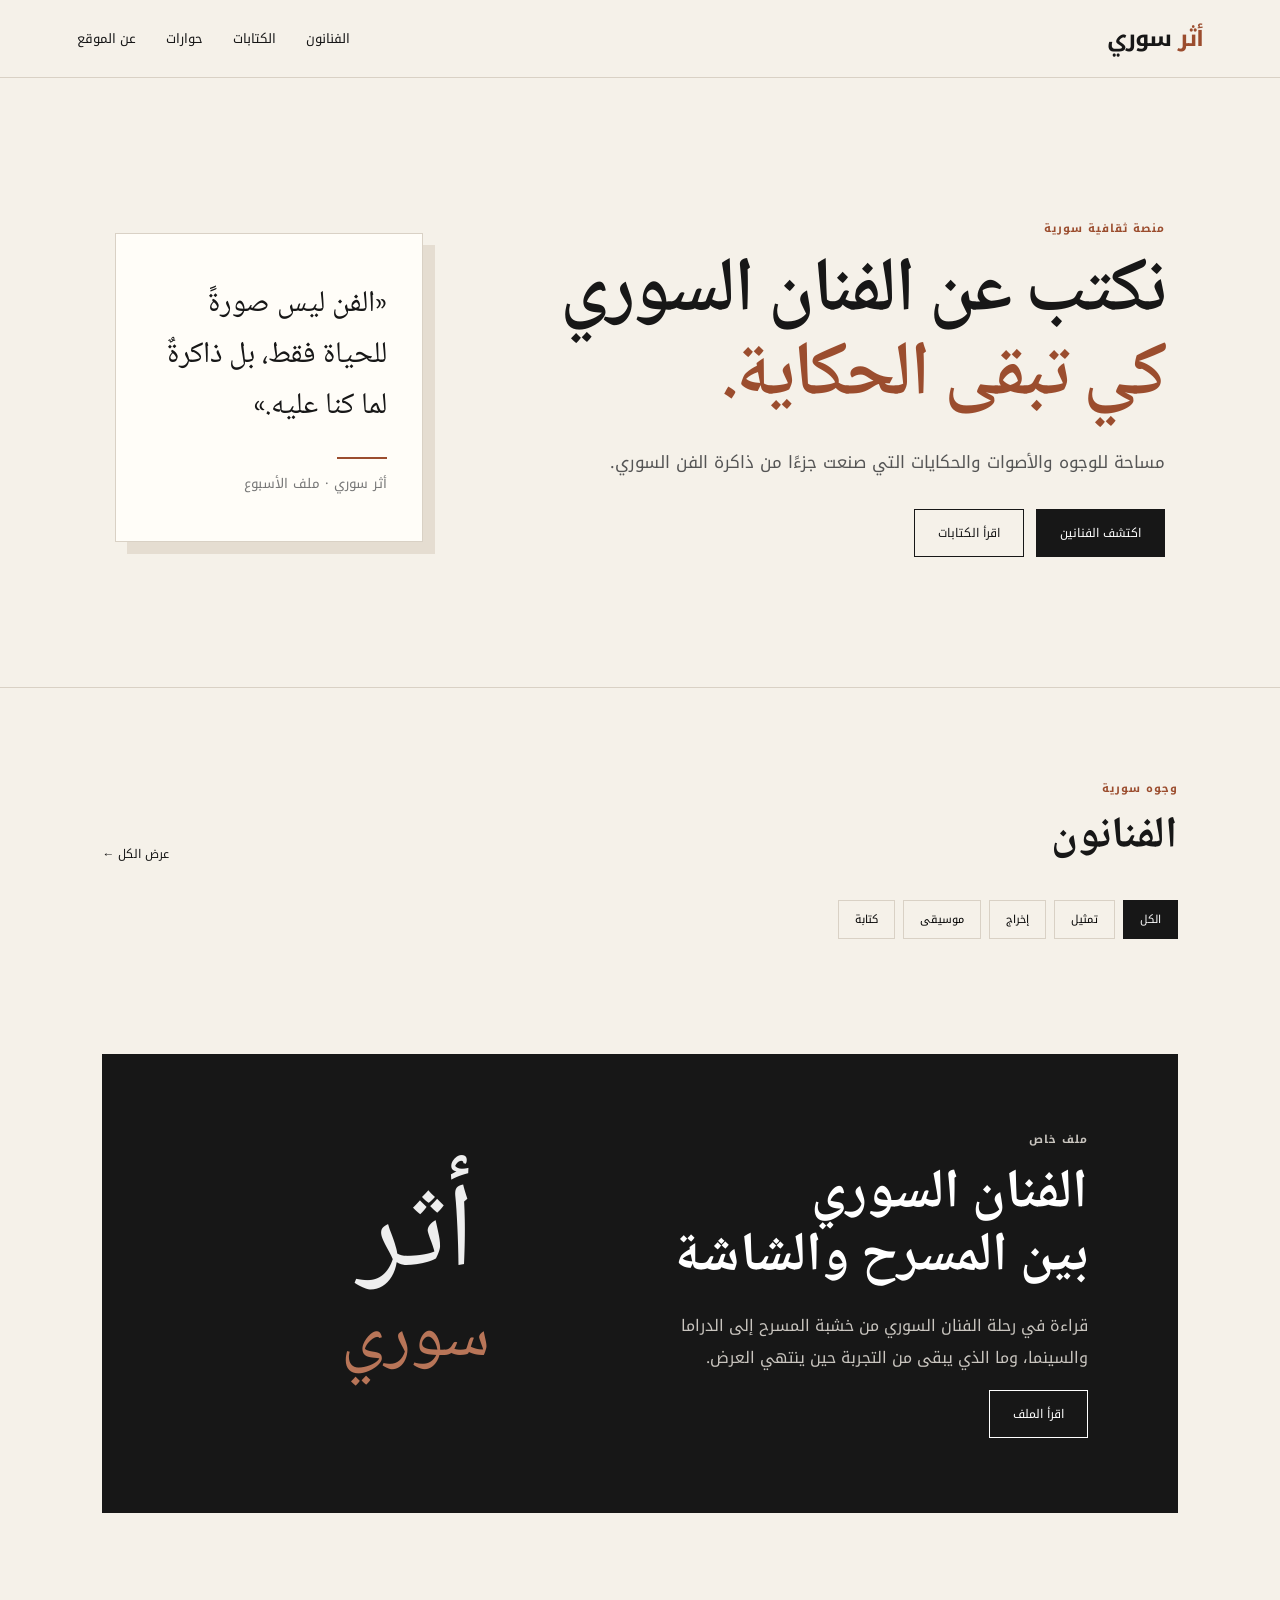
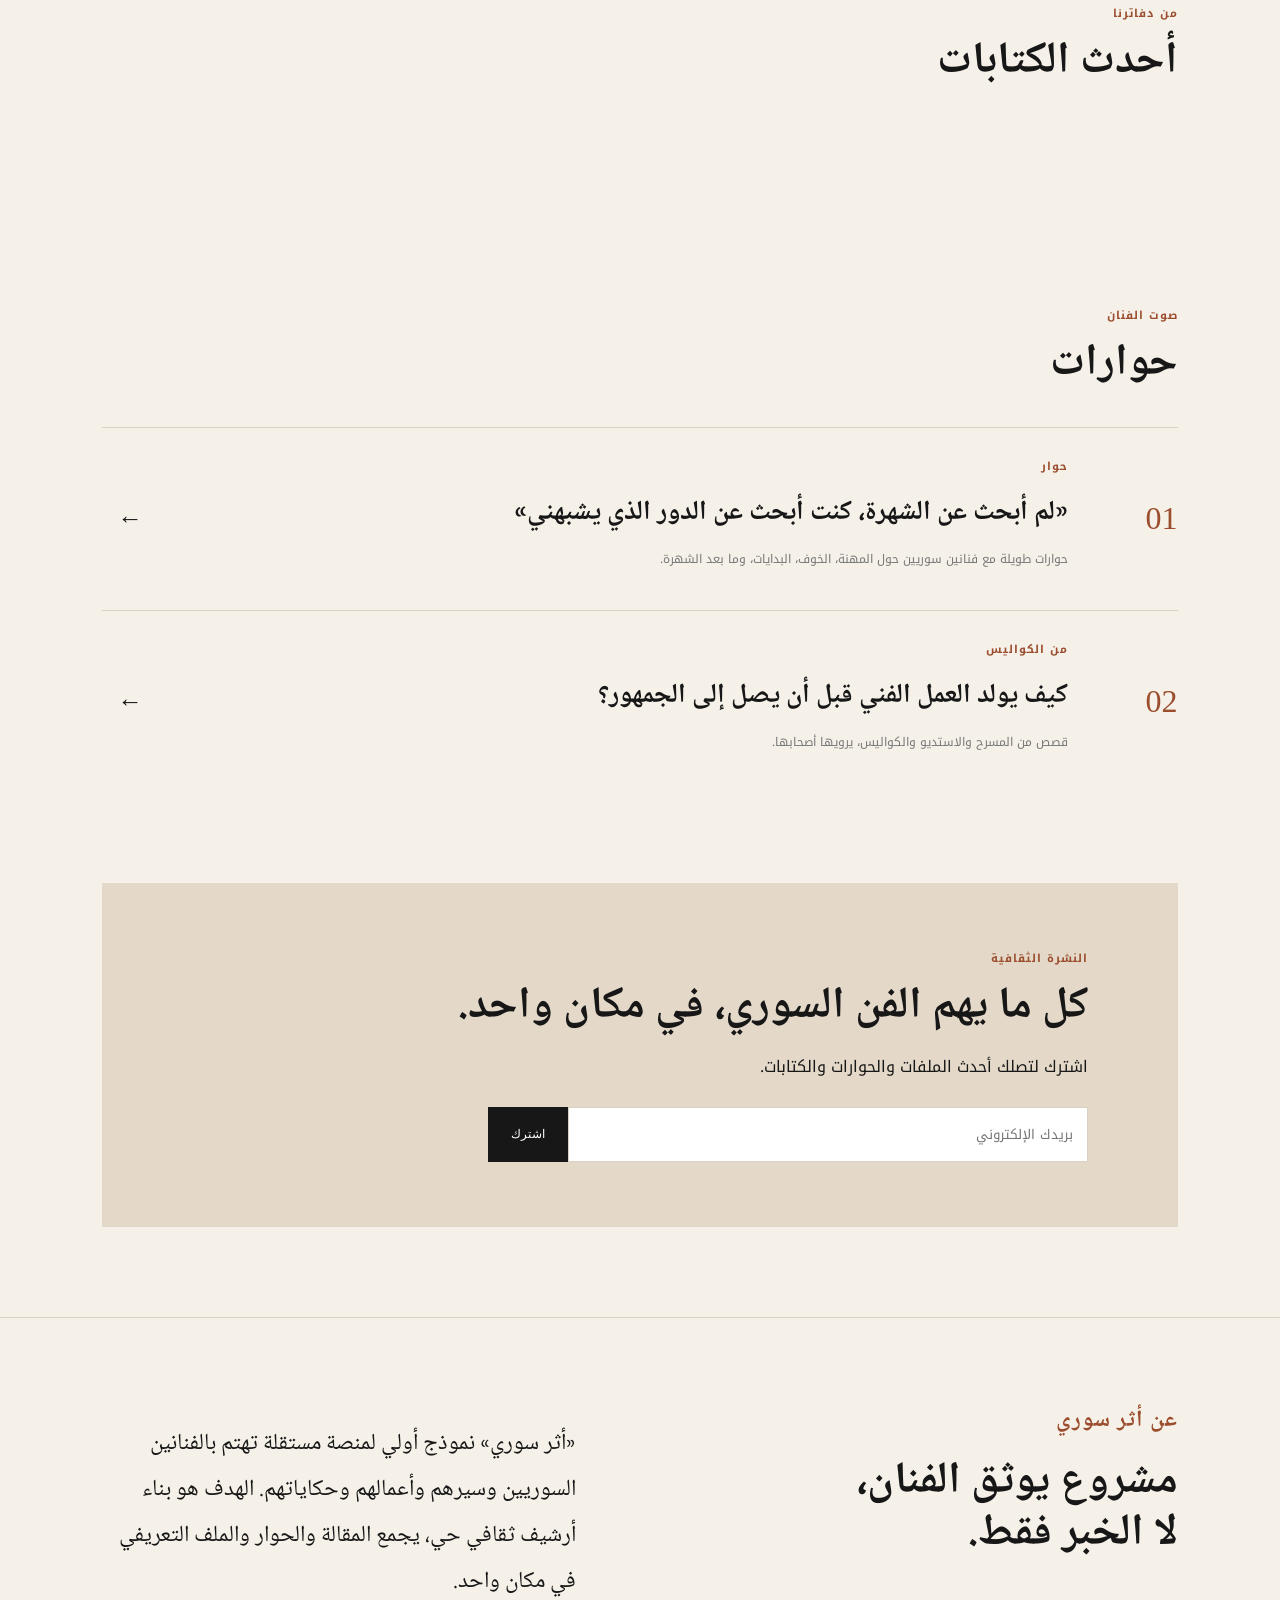
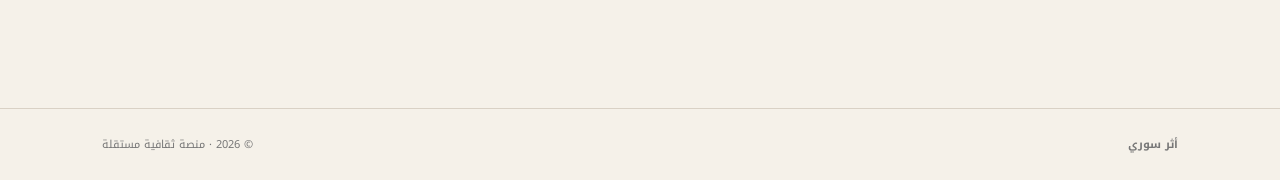
==== index.html @ 1ae9ec96 "Add files via upload" ====
<!doctype html>
<html lang="ar" dir="rtl">
<head>
<meta charset="utf-8">
<meta name="viewport" content="width=device-width,initial-scale=1">
<title>أثر سوري — ذاكرة الفن السوري</title>
<meta name="description" content="منصة ثقافية توثق الفنانين السوريين وأعمالهم وحواراتهم وقصصهم.">
<link rel="stylesheet" href="style.css">
</head>
<body>
<header class="topbar">
  <a class="brand" href="#"><span>أثر</span> سوري</a>
  <button class="menu" aria-label="القائمة">☰</button>
  <nav>
    <a href="#artists">الفنانون</a>
    <a href="#articles">الكتابات</a>
    <a href="#interviews">حوارات</a>
    <a href="#about">عن الموقع</a>
  </nav>
</header>

<main>
<section class="hero">
  <div class="hero-copy">
    <p class="eyebrow">منصة ثقافية سورية</p>
    <h1>نكتب عن الفنان السوري<br><em>كي تبقى الحكاية.</em></h1>
    <p class="lead">مساحة للوجوه والأصوات والحكايات التي صنعت جزءًا من ذاكرة الفن السوري.</p>
    <div class="hero-actions">
      <a class="btn primary" href="#artists">اكتشف الفنانين</a>
      <a class="btn ghost" href="#articles">اقرأ الكتابات</a>
    </div>
  </div>
  <div class="hero-card">
    <div class="quote">«الفن ليس صورةً للحياة فقط، بل ذاكرةٌ لما كنا عليه.»</div>
    <div class="line"></div>
    <small>أثر سوري · ملف الأسبوع</small>
  </div>
</section>

<section class="section" id="artists">
  <div class="section-head">
    <div><p class="eyebrow">وجوه سورية</p><h2>الفنانون</h2></div>
    <a href="#" class="more">عرض الكل ←</a>
  </div>
  <div class="filters">
    <button class="filter active" data-filter="all">الكل</button>
    <button class="filter" data-filter="تمثيل">تمثيل</button>
    <button class="filter" data-filter="إخراج">إخراج</button>
    <button class="filter" data-filter="موسيقى">موسيقى</button>
    <button class="filter" data-filter="كتابة">كتابة</button>
  </div>
  <div class="artist-grid" id="artistGrid"></div>
</section>

<section class="feature">
  <div class="feature-text">
    <p class="eyebrow">ملف خاص</p>
    <h2>الفنان السوري<br>بين المسرح والشاشة</h2>
    <p>قراءة في رحلة الفنان السوري من خشبة المسرح إلى الدراما والسينما، وما الذي يبقى من التجربة حين ينتهي العرض.</p>
    <a class="btn primary" href="#articles">اقرأ الملف</a>
  </div>
  <div class="feature-mark">أثر<br><span>سوري</span></div>
</section>

<section class="section" id="articles">
  <div class="section-head">
    <div><p class="eyebrow">من دفاترنا</p><h2>أحدث الكتابات</h2></div>
  </div>
  <div class="article-grid" id="articleGrid"></div>
</section>

<section class="section interviews" id="interviews">
  <div class="section-head">
    <div><p class="eyebrow">صوت الفنان</p><h2>حوارات</h2></div>
  </div>
  <div class="interview">
    <div class="interview-number">01</div>
    <div><p class="eyebrow">حوار</p><h3>«لم أبحث عن الشهرة، كنت أبحث عن الدور الذي يشبهني»</h3><p>حوارات طويلة مع فنانين سوريين حول المهنة، الخوف، البدايات، وما بعد الشهرة.</p></div>
    <span class="arrow">←</span>
  </div>
  <div class="interview">
    <div class="interview-number">02</div>
    <div><p class="eyebrow">من الكواليس</p><h3>كيف يولد العمل الفني قبل أن يصل إلى الجمهور؟</h3><p>قصص من المسرح والاستديو والكواليس، يرويها أصحابها.</p></div>
    <span class="arrow">←</span>
  </div>
</section>

<section class="newsletter">
  <p class="eyebrow">النشرة الثقافية</p>
  <h2>كل ما يهم الفن السوري، في مكان واحد.</h2>
  <p>اشترك لتصلك أحدث الملفات والحوارات والكتابات.</p>
  <form onsubmit="event.preventDefault(); alert('تم تسجيل اشتراكك — هذه نسخة تجريبية من الموقع.');">
    <input type="email" placeholder="بريدك الإلكتروني" required>
    <button class="btn primary">اشترك</button>
  </form>
</section>

<section class="about" id="about">
  <div><p class="eyebrow">عن أثر سوري</p><h2>مشروع يوثق الفنان،<br>لا الخبر فقط.</h2></div>
  <p>«أثر سوري» نموذج أولي لمنصة مستقلة تهتم بالفنانين السوريين وسيرهم وأعمالهم وحكاياتهم. الهدف هو بناء أرشيف ثقافي حي، يجمع المقالة والحوار والملف التعريفي في مكان واحد.</p>
</section>
</main>

<footer>
  <strong>أثر سوري</strong><span>© 2026 · منصة ثقافية مستقلة</span>
</footer>
<script src="script.js"></script>
</body>
</html>
---- style.css ----
@import url('https://fonts.googleapis.com/css2?family=Noto+Kufi+Arabic:wght@400;600;700&family=Noto+Naskh+Arabic:wght@400;600&display=swap');
:root{--ink:#171717;--muted:#777;--paper:#f5f1e9;--card:#fffdf8;--accent:#9b4d2e;--line:#d9d1c5}
*{box-sizing:border-box}html{scroll-behavior:smooth}body{margin:0;background:var(--paper);color:var(--ink);font-family:'Noto Kufi Arabic',sans-serif}a{text-decoration:none;color:inherit}.topbar{height:78px;border-bottom:1px solid var(--line);display:flex;align-items:center;justify-content:space-between;padding:0 6vw;background:rgba(245,241,233,.94);position:sticky;top:0;z-index:10;backdrop-filter:blur(10px)}.brand{font-size:23px;font-weight:700;letter-spacing:-1px}.brand span{color:var(--accent)}nav{display:flex;gap:30px;font-size:13px}nav a:hover,.more:hover{color:var(--accent)}.menu{display:none;background:none;border:0;font-size:25px}
.hero{min-height:610px;padding:90px 9vw 80px;display:grid;grid-template-columns:1.35fr .65fr;gap:8vw;align-items:center;border-bottom:1px solid var(--line)}.eyebrow{font-size:11px;color:var(--accent);font-weight:700;letter-spacing:1px;margin:0 0 13px}.hero h1{font-family:'Noto Naskh Arabic',serif;font-size:clamp(48px,6vw,82px);line-height:1.1;font-weight:600;margin:0 0 25px;letter-spacing:-2px}.hero h1 em{font-style:normal;color:var(--accent)}.lead{font-size:17px;color:#555;max-width:600px;line-height:2}.hero-actions{display:flex;gap:12px;margin-top:30px}.btn{display:inline-block;border:1px solid var(--ink);padding:12px 23px;font-size:12px;cursor:pointer}.btn.primary{background:var(--ink);color:white}.btn.ghost{background:transparent}.hero-card{border:1px solid var(--line);padding:45px 35px;min-height:250px;display:flex;flex-direction:column;justify-content:center;background:var(--card);box-shadow:12px 12px 0 #e5ddd1}.quote{font-family:'Noto Naskh Arabic',serif;font-size:30px;line-height:1.7}.line{width:50px;border-top:2px solid var(--accent);margin:25px 0 12px}.hero-card small{color:var(--muted)}
.section{padding:90px 8vw}.section-head{display:flex;align-items:end;justify-content:space-between;margin-bottom:35px}.section h2,.about h2,.newsletter h2{font-family:'Noto Naskh Arabic',serif;font-size:44px;margin:0;line-height:1.2}.more{font-size:12px}.filters{display:flex;gap:8px;margin-bottom:25px;flex-wrap:wrap}.filter{border:1px solid var(--line);background:transparent;padding:8px 16px;font-family:inherit;font-size:11px;cursor:pointer}.filter.active{background:var(--ink);color:white;border-color:var(--ink)}.artist-grid{display:grid;grid-template-columns:repeat(4,1fr);gap:16px}.artist{background:var(--card);border:1px solid var(--line);min-height:330px;padding:20px;display:flex;flex-direction:column;justify-content:end;position:relative;overflow:hidden}.artist .portrait{position:absolute;inset:0 0 90px;background:linear-gradient(135deg,#c9b9a4,#756b62);opacity:.8}.artist .portrait:after{content:'فنان سوري';position:absolute;top:20px;right:20px;font-size:10px;color:#fff;border:1px solid rgba(255,255,255,.5);padding:5px}.artist-info{position:relative;background:var(--card);margin:0 -20px -20px;padding:16px 20px}.artist h3{margin:0;font-family:'Noto Naskh Arabic',serif;font-size:25px}.artist p{margin:2px 0 0;color:var(--muted);font-size:11px}.feature{margin:0 8vw;background:var(--ink);color:#fff;display:grid;grid-template-columns:1fr 1fr;padding:75px 7vw;min-height:420px;align-items:center}.feature h2{font-family:'Noto Naskh Arabic',serif;font-size:55px;line-height:1.15;margin:0 0 20px}.feature p{color:#c9c5bf;line-height:2;max-width:520px}.feature .btn{border-color:#fff}.feature-mark{font-family:'Noto Naskh Arabic',serif;font-size:120px;line-height:.75;text-align:center;color:#eee}.feature-mark span{color:#b87558;font-size:70px}
.article-grid{display:grid;grid-template-columns:repeat(3,1fr);gap:20px}.article{border-top:1px solid var(--ink);padding-top:18px}.article .tag{font-size:10px;color:var(--accent)}.article h3{font-family:'Noto Naskh Arabic',serif;font-size:27px;line-height:1.45;margin:12px 0}.article p{font-size:12px;line-height:1.9;color:var(--muted)}.article .date{font-size:10px;color:#999}.interview{display:grid;grid-template-columns:80px 1fr 40px;gap:30px;border-top:1px solid var(--line);padding:28px 0;align-items:center}.interview-number{font-family:serif;font-size:32px;color:var(--accent)}.interview h3{font-family:'Noto Naskh Arabic',serif;font-size:27px;margin:0 0 5px}.interview p:not(.eyebrow){font-size:12px;color:var(--muted)}.arrow{font-size:25px}.newsletter{margin:0 8vw 90px;padding:65px 7vw;background:#e4d9c9}.newsletter h2{max-width:700px}.newsletter form{display:flex;max-width:600px;margin-top:25px}.newsletter input{flex:1;border:1px solid var(--line);padding:14px;background:#fff;font-family:inherit}.newsletter .btn{border:none}.about{padding:80px 8vw;border-top:1px solid var(--line);display:grid;grid-template-columns:1fr 1fr;gap:10vw}.about p{font-family:'Noto Naskh Arabic',serif;font-size:23px;line-height:2}footer{border-top:1px solid var(--line);padding:25px 8vw;display:flex;justify-content:space-between;font-size:11px;color:var(--muted)}
@media(max-width:800px){.topbar{padding:0 5vw}.menu{display:block}nav{display:none}.hero{grid-template-columns:1fr;padding:65px 7vw}.hero-card{display:none}.hero h1{font-size:52px}.section{padding:65px 6vw}.artist-grid{grid-template-columns:repeat(2,1fr)}.feature{margin:0 5vw;grid-template-columns:1fr;padding:55px 7vw}.feature-mark{display:none}.feature h2{font-size:43px}.article-grid{grid-template-columns:1fr}.about{grid-template-columns:1fr;gap:20px}.newsletter{margin:0 5vw 65px}.interview{grid-template-columns:45px 1fr 20px}.interview h3{font-size:21px}footer{padding:25px 6vw}}
@media(max-width:450px){.artist-grid{grid-template-columns:1fr}.hero h1{font-size:44px}.section h2{font-size:38px}.newsletter form{display:block}.newsletter input,.newsletter .btn{width:100%;margin-bottom:8px}}
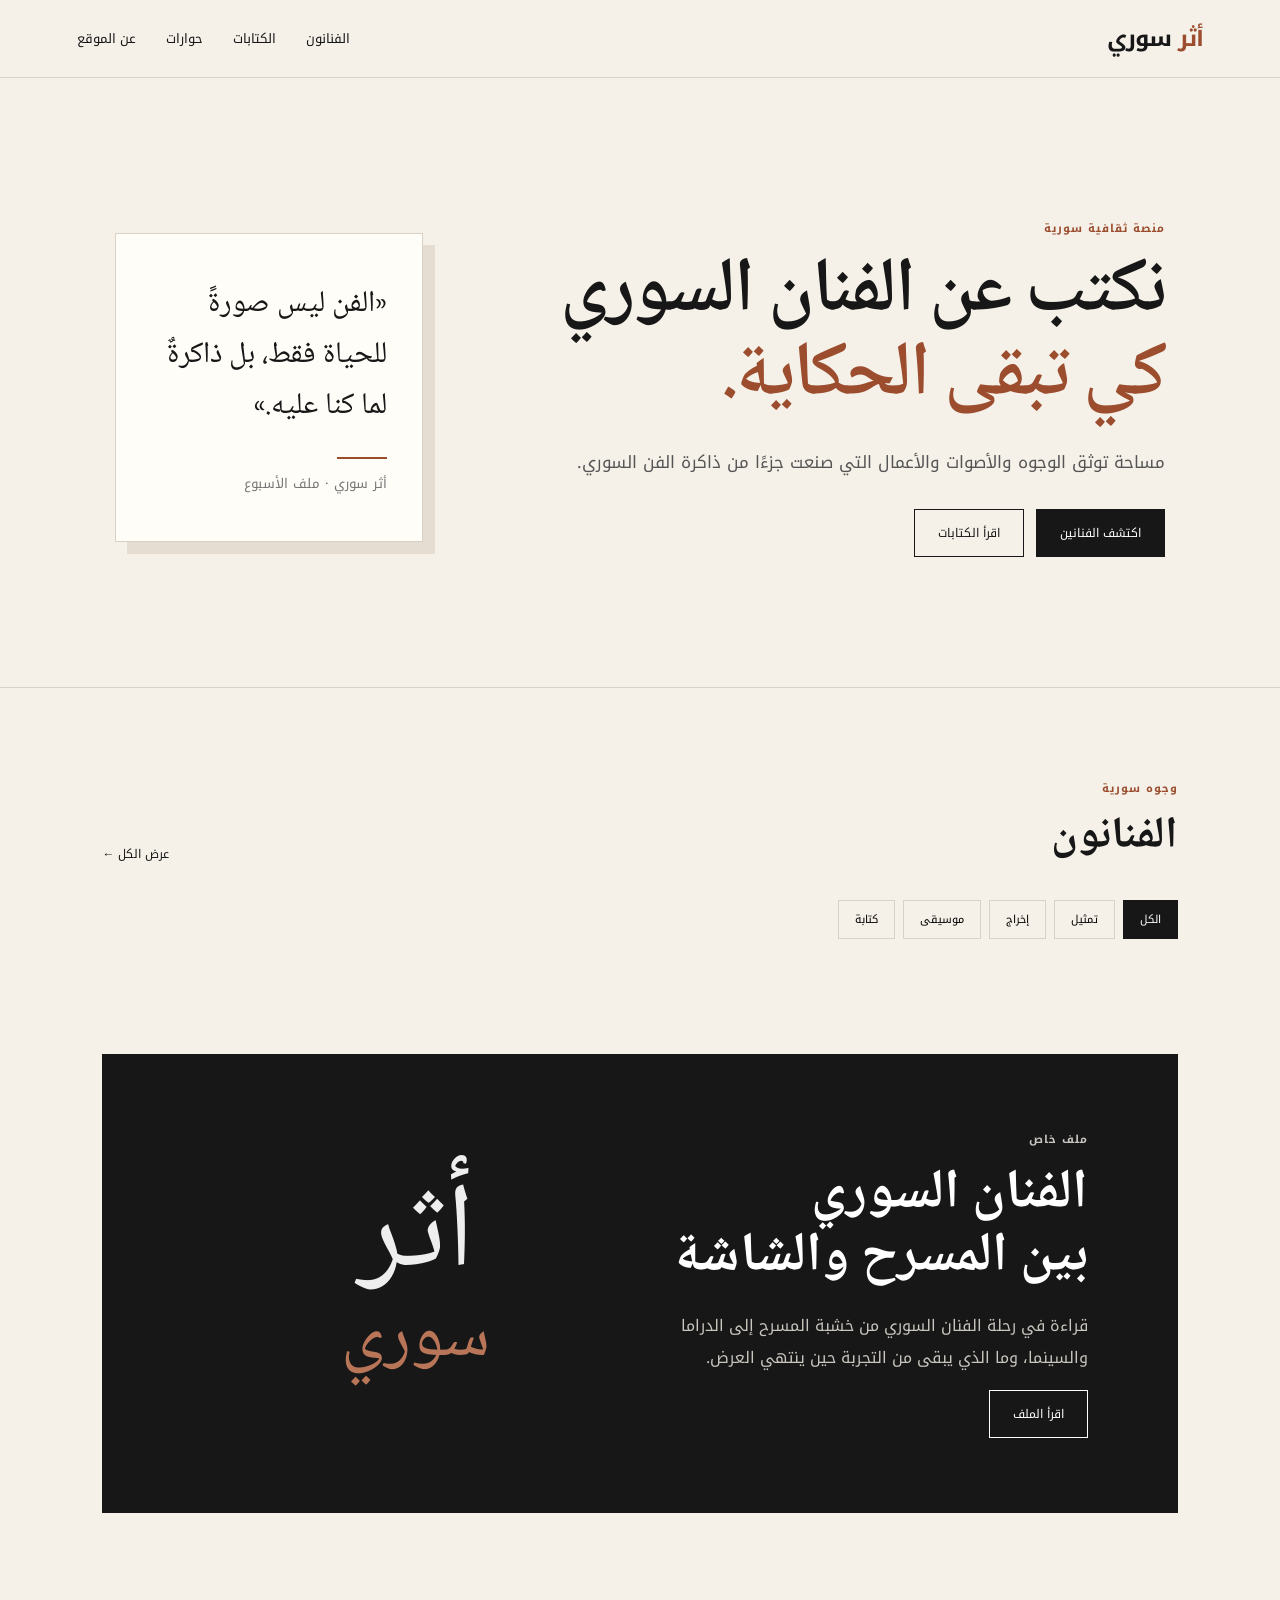
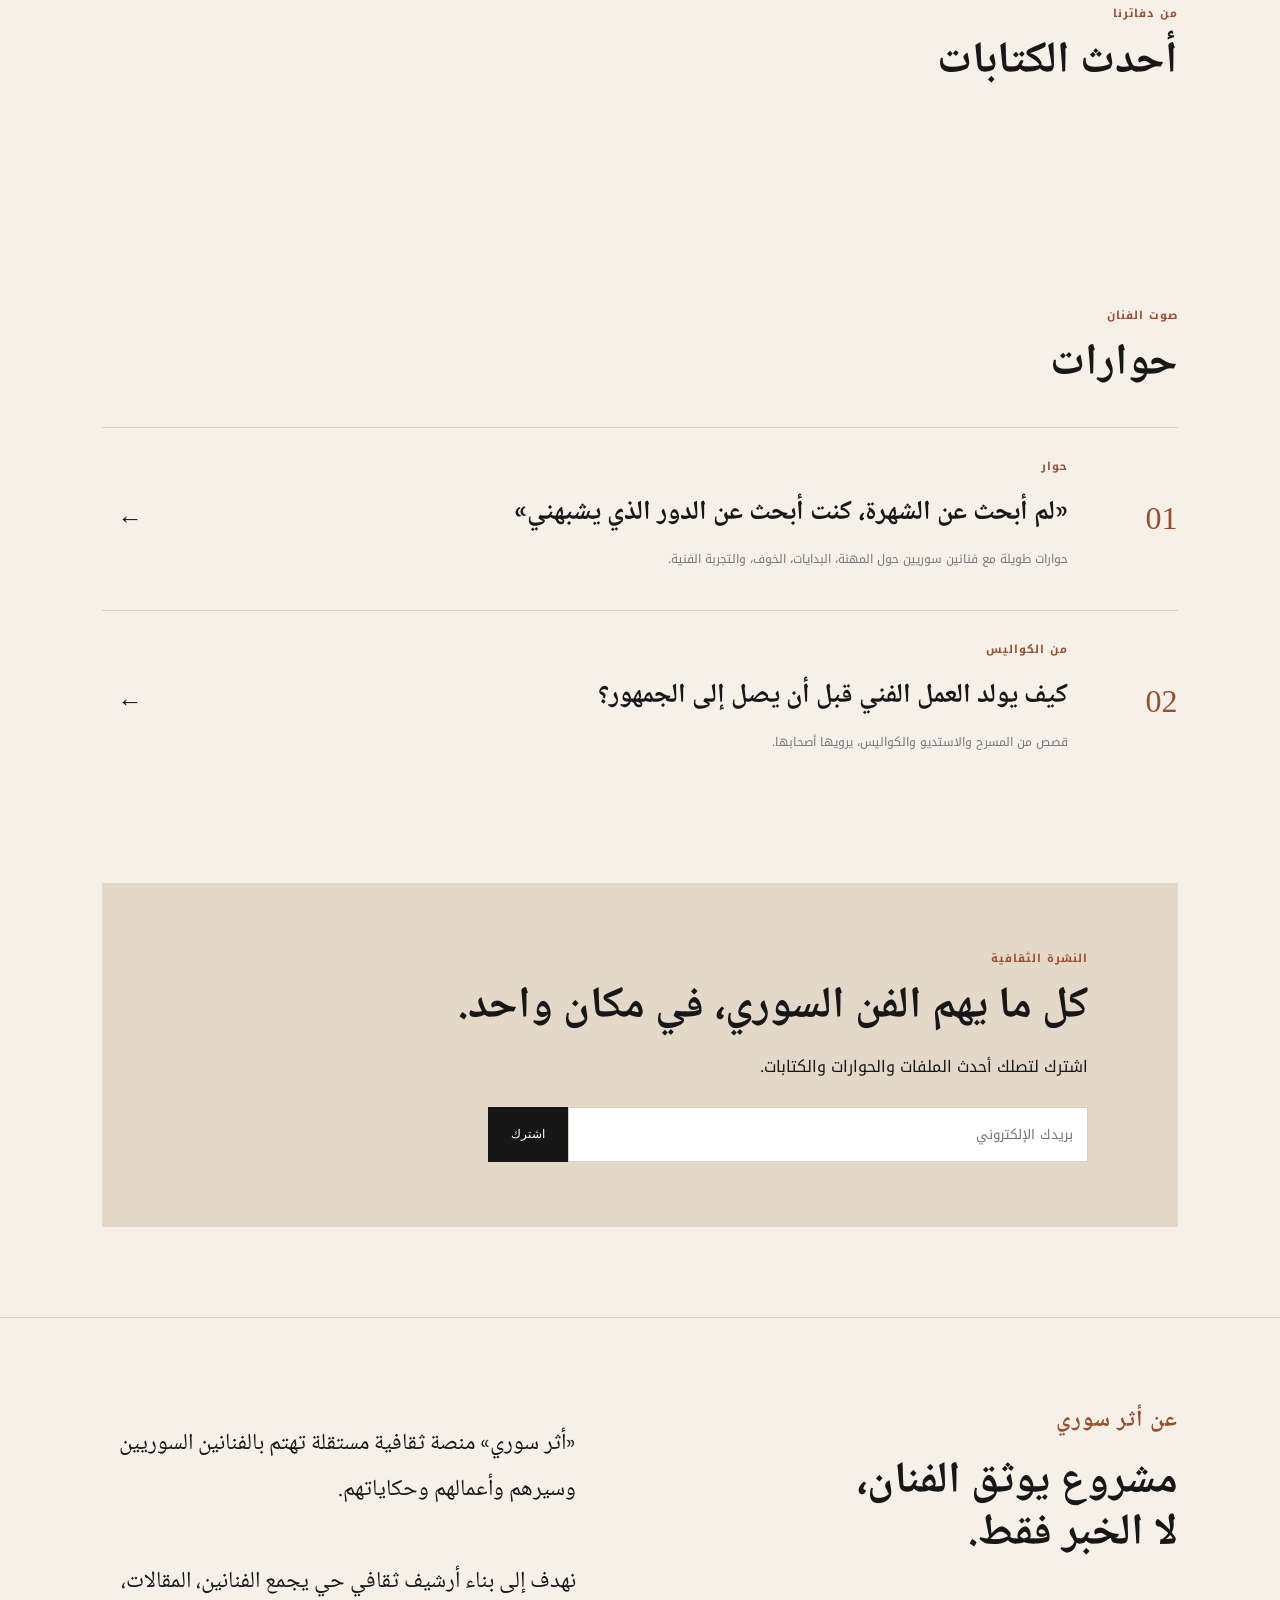
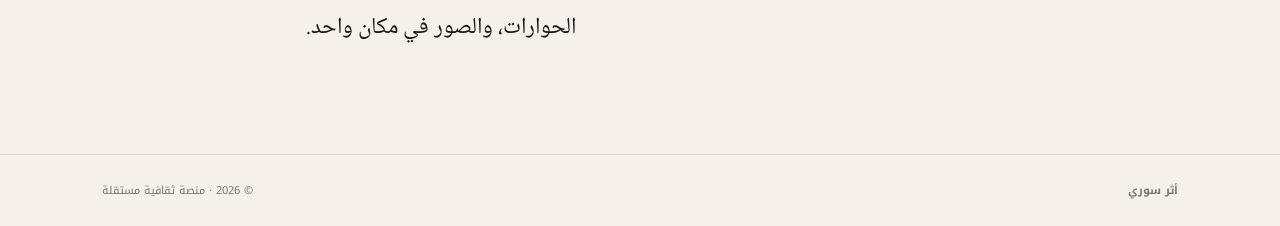
==== commit 15857167: "Refactor Arabic content and structure in index.html" ====
--- a/index.html
+++ b/index.html
@@ -3,107 +3,380 @@
 <head>
 <meta charset="utf-8">
 <meta name="viewport" content="width=device-width,initial-scale=1">
+
 <title>أثر سوري — ذاكرة الفن السوري</title>
-<meta name="description" content="منصة ثقافية توثق الفنانين السوريين وأعمالهم وحواراتهم وقصصهم.">
+
+<meta name="description" content="أثر سوري — منصة ثقافية توثق الفنانين السوريين وأعمالهم وحواراتهم وكتاباتهم.">
+
 <link rel="stylesheet" href="style.css">
 </head>
+
 <body>
+
 <header class="topbar">
-  <a class="brand" href="#"><span>أثر</span> سوري</a>
+
+  <a class="brand" href="#">
+    <span>أثر</span> سوري
+  </a>
+
   <button class="menu" aria-label="القائمة">☰</button>
+
   <nav>
     <a href="#artists">الفنانون</a>
     <a href="#articles">الكتابات</a>
     <a href="#interviews">حوارات</a>
     <a href="#about">عن الموقع</a>
   </nav>
+
 </header>
 
+
 <main>
+
+<!-- الواجهة الرئيسية -->
+
 <section class="hero">
+
   <div class="hero-copy">
+
     <p class="eyebrow">منصة ثقافية سورية</p>
-    <h1>نكتب عن الفنان السوري<br><em>كي تبقى الحكاية.</em></h1>
-    <p class="lead">مساحة للوجوه والأصوات والحكايات التي صنعت جزءًا من ذاكرة الفن السوري.</p>
+
+    <h1>
+      نكتب عن الفنان السوري
+      <br>
+      <em>كي تبقى الحكاية.</em>
+    </h1>
+
+    <p class="lead">
+      مساحة توثق الوجوه والأصوات والأعمال التي صنعت جزءًا من ذاكرة الفن السوري.
+    </p>
+
     <div class="hero-actions">
-      <a class="btn primary" href="#artists">اكتشف الفنانين</a>
-      <a class="btn ghost" href="#articles">اقرأ الكتابات</a>
-    </div>
-  </div>
+
+      <a class="btn primary" href="#artists">
+        اكتشف الفنانين
+      </a>
+
+      <a class="btn ghost" href="#articles">
+        اقرأ الكتابات
+      </a>
+
+    </div>
+
+  </div>
+
+
   <div class="hero-card">
-    <div class="quote">«الفن ليس صورةً للحياة فقط، بل ذاكرةٌ لما كنا عليه.»</div>
+
+    <div class="quote">
+      «الفن ليس صورةً للحياة فقط، بل ذاكرةٌ لما كنا عليه.»
+    </div>
+
     <div class="line"></div>
-    <small>أثر سوري · ملف الأسبوع</small>
-  </div>
-</section>
+
+    <small>
+      أثر سوري · ملف الأسبوع
+    </small>
+
+  </div>
+
+</section>
+
+
+
+<!-- الفنانون -->
 
 <section class="section" id="artists">
+
   <div class="section-head">
-    <div><p class="eyebrow">وجوه سورية</p><h2>الفنانون</h2></div>
-    <a href="#" class="more">عرض الكل ←</a>
-  </div>
+
+    <div>
+      <p class="eyebrow">وجوه سورية</p>
+      <h2>الفنانون</h2>
+    </div>
+
+    <a href="#artists" class="more">
+      عرض الكل ←
+    </a>
+
+  </div>
+
+
   <div class="filters">
-    <button class="filter active" data-filter="all">الكل</button>
-    <button class="filter" data-filter="تمثيل">تمثيل</button>
-    <button class="filter" data-filter="إخراج">إخراج</button>
-    <button class="filter" data-filter="موسيقى">موسيقى</button>
-    <button class="filter" data-filter="كتابة">كتابة</button>
-  </div>
-  <div class="artist-grid" id="artistGrid"></div>
-</section>
+
+    <button class="filter active" data-filter="all">
+      الكل
+    </button>
+
+    <button class="filter" data-filter="تمثيل">
+      تمثيل
+    </button>
+
+    <button class="filter" data-filter="إخراج">
+      إخراج
+    </button>
+
+    <button class="filter" data-filter="موسيقى">
+      موسيقى
+    </button>
+
+    <button class="filter" data-filter="كتابة">
+      كتابة
+    </button>
+
+  </div>
+
+
+  <div class="artist-grid" id="artistGrid">
+
+    <!-- سيتم إضافة الفنانين بواسطة script.js -->
+
+  </div>
+
+</section>
+
+
+
+<!-- الملف الخاص -->
 
 <section class="feature">
+
   <div class="feature-text">
-    <p class="eyebrow">ملف خاص</p>
-    <h2>الفنان السوري<br>بين المسرح والشاشة</h2>
-    <p>قراءة في رحلة الفنان السوري من خشبة المسرح إلى الدراما والسينما، وما الذي يبقى من التجربة حين ينتهي العرض.</p>
-    <a class="btn primary" href="#articles">اقرأ الملف</a>
-  </div>
-  <div class="feature-mark">أثر<br><span>سوري</span></div>
-</section>
+
+    <p class="eyebrow">
+      ملف خاص
+    </p>
+
+    <h2>
+      الفنان السوري
+      <br>
+      بين المسرح والشاشة
+    </h2>
+
+    <p>
+      قراءة في رحلة الفنان السوري من خشبة المسرح إلى الدراما والسينما،
+      وما الذي يبقى من التجربة حين ينتهي العرض.
+    </p>
+
+    <a class="btn primary" href="#articles">
+      اقرأ الملف
+    </a>
+
+  </div>
+
+
+  <div class="feature-mark">
+    أثر
+    <br>
+    <span>سوري</span>
+  </div>
+
+</section>
+
+
+
+<!-- المقالات -->
 
 <section class="section" id="articles">
+
   <div class="section-head">
-    <div><p class="eyebrow">من دفاترنا</p><h2>أحدث الكتابات</h2></div>
-  </div>
-  <div class="article-grid" id="articleGrid"></div>
-</section>
+
+    <div>
+      <p class="eyebrow">
+        من دفاترنا
+      </p>
+
+      <h2>
+        أحدث الكتابات
+      </h2>
+    </div>
+
+  </div>
+
+
+  <div class="article-grid" id="articleGrid">
+
+    <!-- سيتم إضافة المقالات بواسطة script.js -->
+
+  </div>
+
+</section>
+
+
+
+<!-- الحوارات -->
 
 <section class="section interviews" id="interviews">
+
   <div class="section-head">
-    <div><p class="eyebrow">صوت الفنان</p><h2>حوارات</h2></div>
-  </div>
+
+    <div>
+
+      <p class="eyebrow">
+        صوت الفنان
+      </p>
+
+      <h2>
+        حوارات
+      </h2>
+
+    </div>
+
+  </div>
+
+
   <div class="interview">
-    <div class="interview-number">01</div>
-    <div><p class="eyebrow">حوار</p><h3>«لم أبحث عن الشهرة، كنت أبحث عن الدور الذي يشبهني»</h3><p>حوارات طويلة مع فنانين سوريين حول المهنة، الخوف، البدايات، وما بعد الشهرة.</p></div>
-    <span class="arrow">←</span>
-  </div>
+
+    <div class="interview-number">
+      01
+    </div>
+
+    <div>
+
+      <p class="eyebrow">
+        حوار
+      </p>
+
+      <h3>
+        «لم أبحث عن الشهرة، كنت أبحث عن الدور الذي يشبهني»
+      </h3>
+
+      <p>
+        حوارات طويلة مع فنانين سوريين حول المهنة،
+        البدايات، الخوف، والتجربة الفنية.
+      </p>
+
+    </div>
+
+    <span class="arrow">
+      ←
+    </span>
+
+  </div>
+
+
+
   <div class="interview">
-    <div class="interview-number">02</div>
-    <div><p class="eyebrow">من الكواليس</p><h3>كيف يولد العمل الفني قبل أن يصل إلى الجمهور؟</h3><p>قصص من المسرح والاستديو والكواليس، يرويها أصحابها.</p></div>
-    <span class="arrow">←</span>
-  </div>
-</section>
+
+    <div class="interview-number">
+      02
+    </div>
+
+    <div>
+
+      <p class="eyebrow">
+        من الكواليس
+      </p>
+
+      <h3>
+        كيف يولد العمل الفني قبل أن يصل إلى الجمهور؟
+      </h3>
+
+      <p>
+        قصص من المسرح والاستديو والكواليس،
+        يرويها أصحابها.
+      </p>
+
+    </div>
+
+    <span class="arrow">
+      ←
+    </span>
+
+  </div>
+
+</section>
+
+
+
+<!-- النشرة -->
 
 <section class="newsletter">
-  <p class="eyebrow">النشرة الثقافية</p>
-  <h2>كل ما يهم الفن السوري، في مكان واحد.</h2>
-  <p>اشترك لتصلك أحدث الملفات والحوارات والكتابات.</p>
+
+  <p class="eyebrow">
+    النشرة الثقافية
+  </p>
+
+  <h2>
+    كل ما يهم الفن السوري، في مكان واحد.
+  </h2>
+
+  <p>
+    اشترك لتصلك أحدث الملفات والحوارات والكتابات.
+  </p>
+
+
   <form onsubmit="event.preventDefault(); alert('تم تسجيل اشتراكك — هذه نسخة تجريبية من الموقع.');">
-    <input type="email" placeholder="بريدك الإلكتروني" required>
-    <button class="btn primary">اشترك</button>
+
+    <input
+      type="email"
+      placeholder="بريدك الإلكتروني"
+      required
+    >
+
+    <button class="btn primary">
+      اشترك
+    </button>
+
   </form>
-</section>
+
+</section>
+
+
+
+<!-- عن الموقع -->
 
 <section class="about" id="about">
-  <div><p class="eyebrow">عن أثر سوري</p><h2>مشروع يوثق الفنان،<br>لا الخبر فقط.</h2></div>
-  <p>«أثر سوري» نموذج أولي لمنصة مستقلة تهتم بالفنانين السوريين وسيرهم وأعمالهم وحكاياتهم. الهدف هو بناء أرشيف ثقافي حي، يجمع المقالة والحوار والملف التعريفي في مكان واحد.</p>
-</section>
+
+  <div>
+
+    <p class="eyebrow">
+      عن أثر سوري
+    </p>
+
+    <h2>
+      مشروع يوثق الفنان،
+      <br>
+      لا الخبر فقط.
+    </h2>
+
+  </div>
+
+
+  <p>
+
+    «أثر سوري» منصة ثقافية مستقلة تهتم بالفنانين السوريين
+    وسيرهم وأعمالهم وحكاياتهم.
+
+    <br><br>
+
+    نهدف إلى بناء أرشيف ثقافي حي يجمع الفنانين،
+    المقالات، الحوارات، والصور في مكان واحد.
+
+  </p>
+
+</section>
+
 </main>
 
+
+
 <footer>
-  <strong>أثر سوري</strong><span>© 2026 · منصة ثقافية مستقلة</span>
+
+  <strong>
+    أثر سوري
+  </strong>
+
+  <span>
+    © 2026 · منصة ثقافية مستقلة
+  </span>
+
 </footer>
+
+
 <script src="script.js"></script>
+
 </body>
-</html>+</html>
+
+
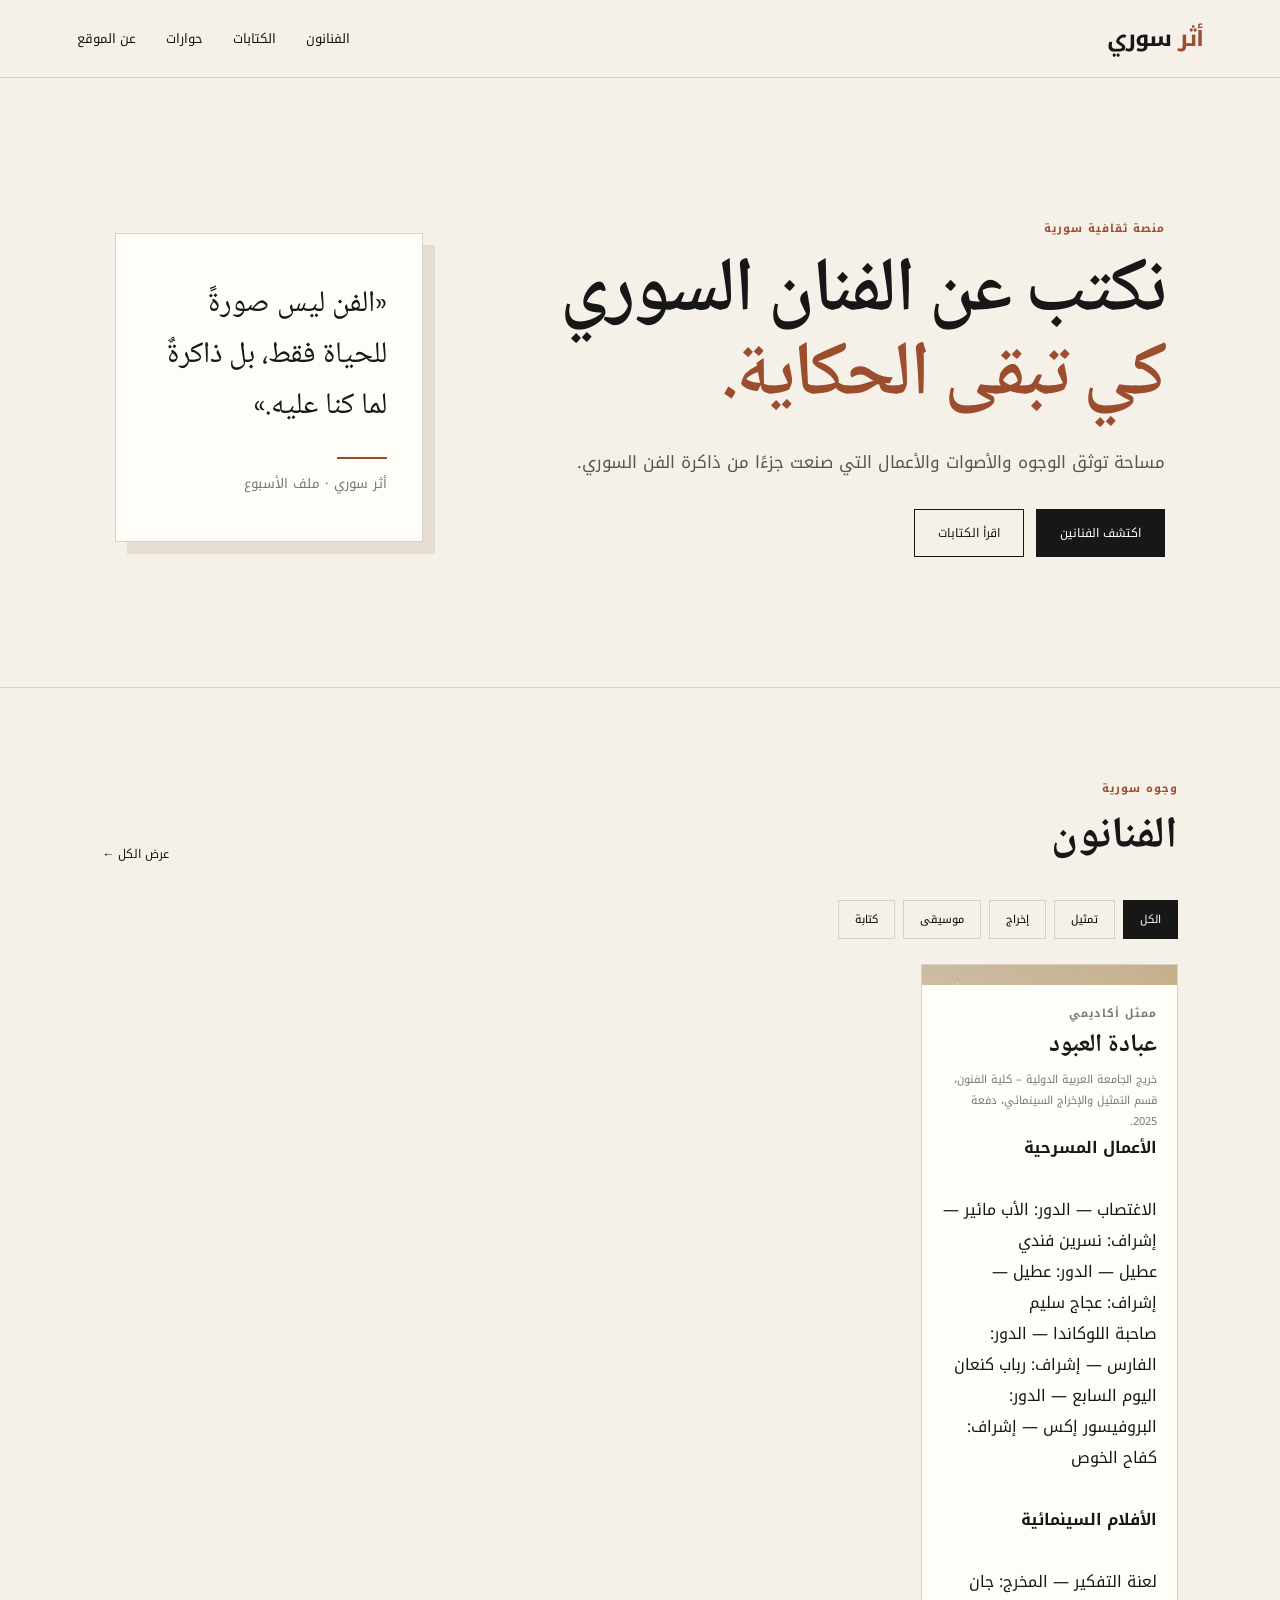
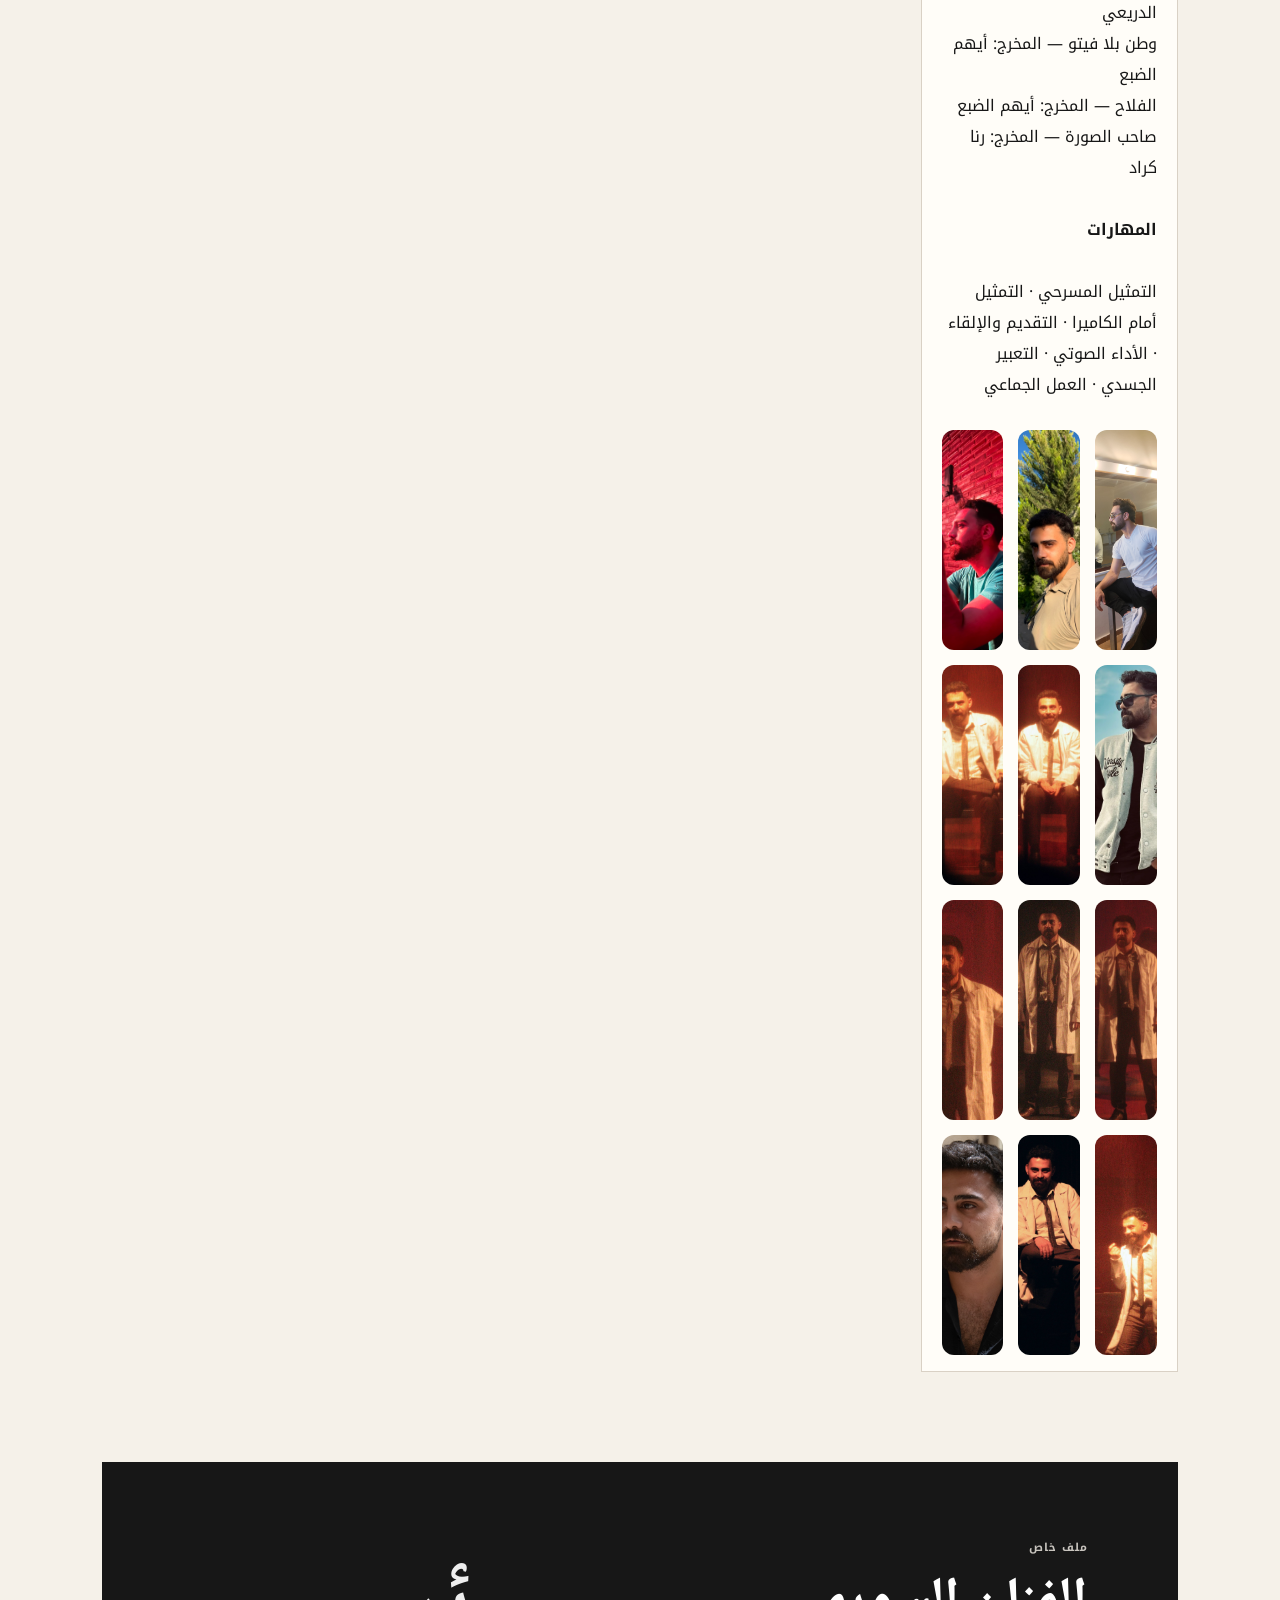
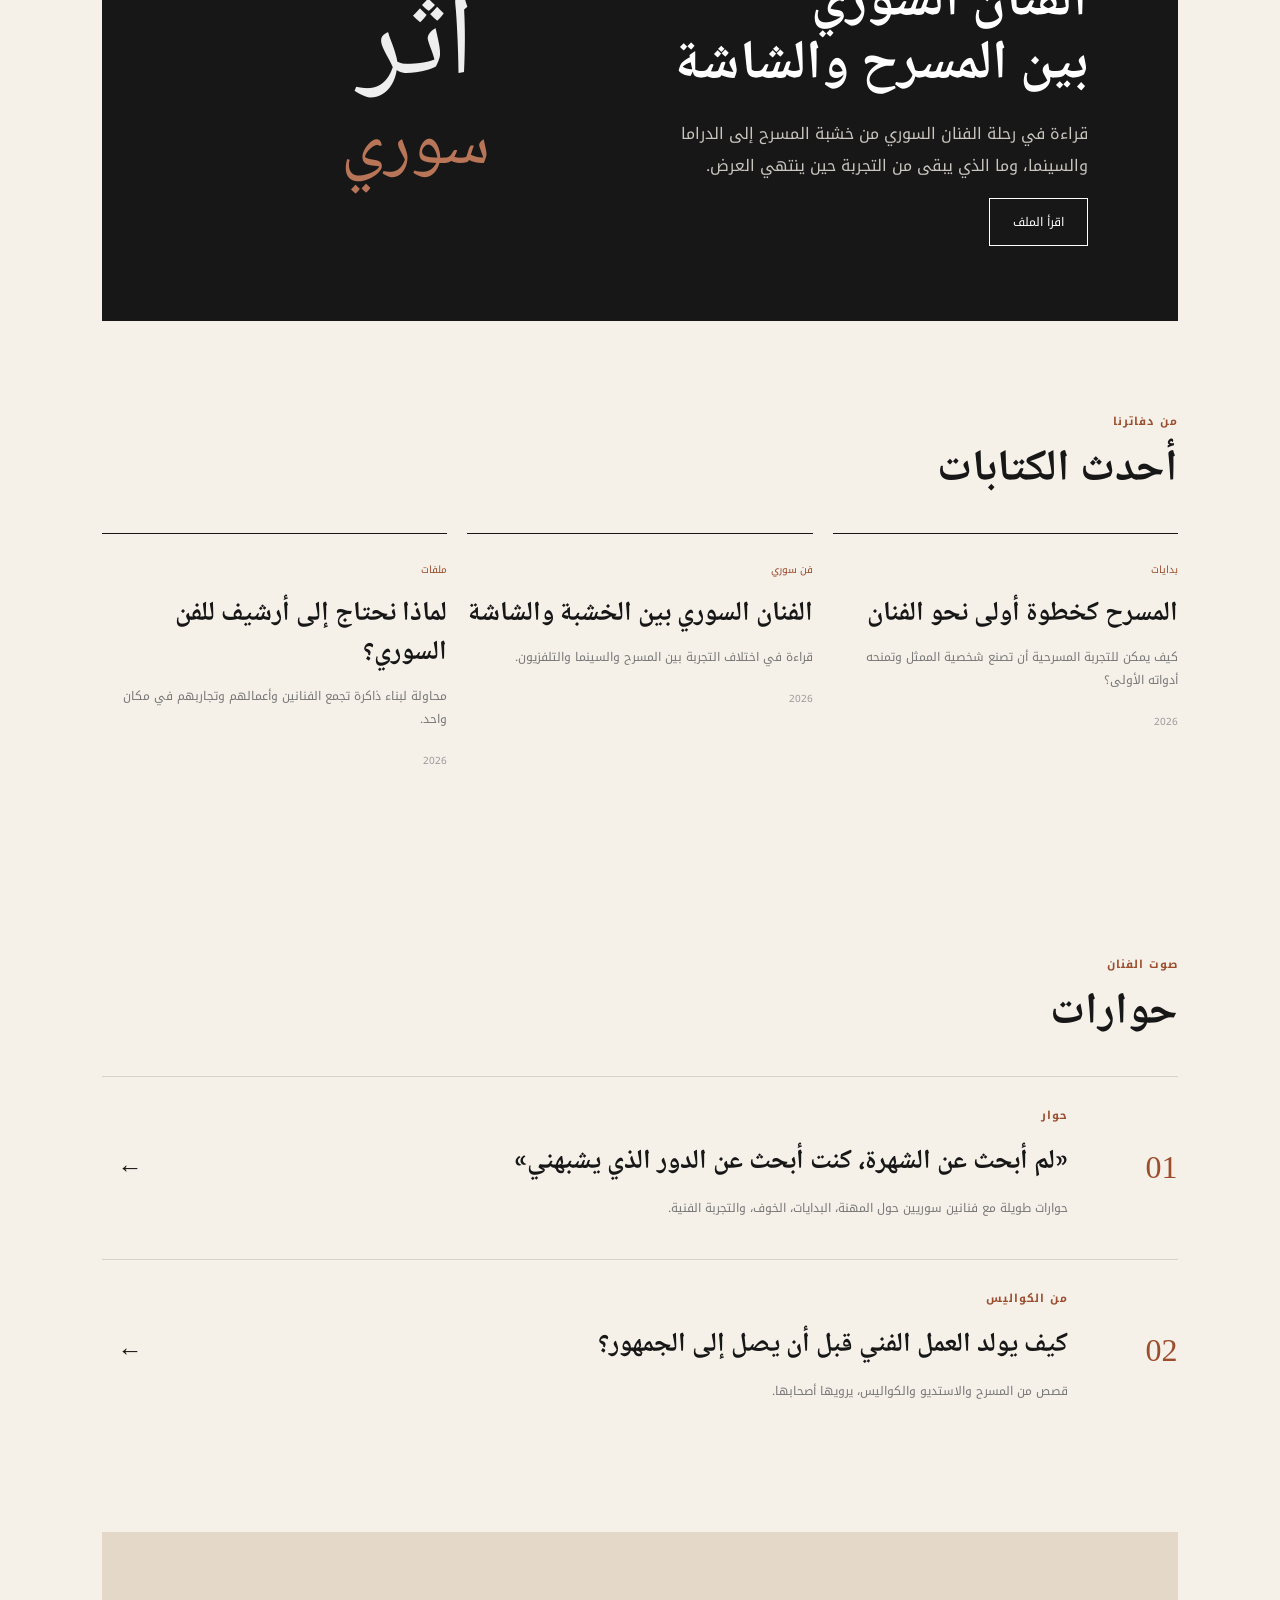
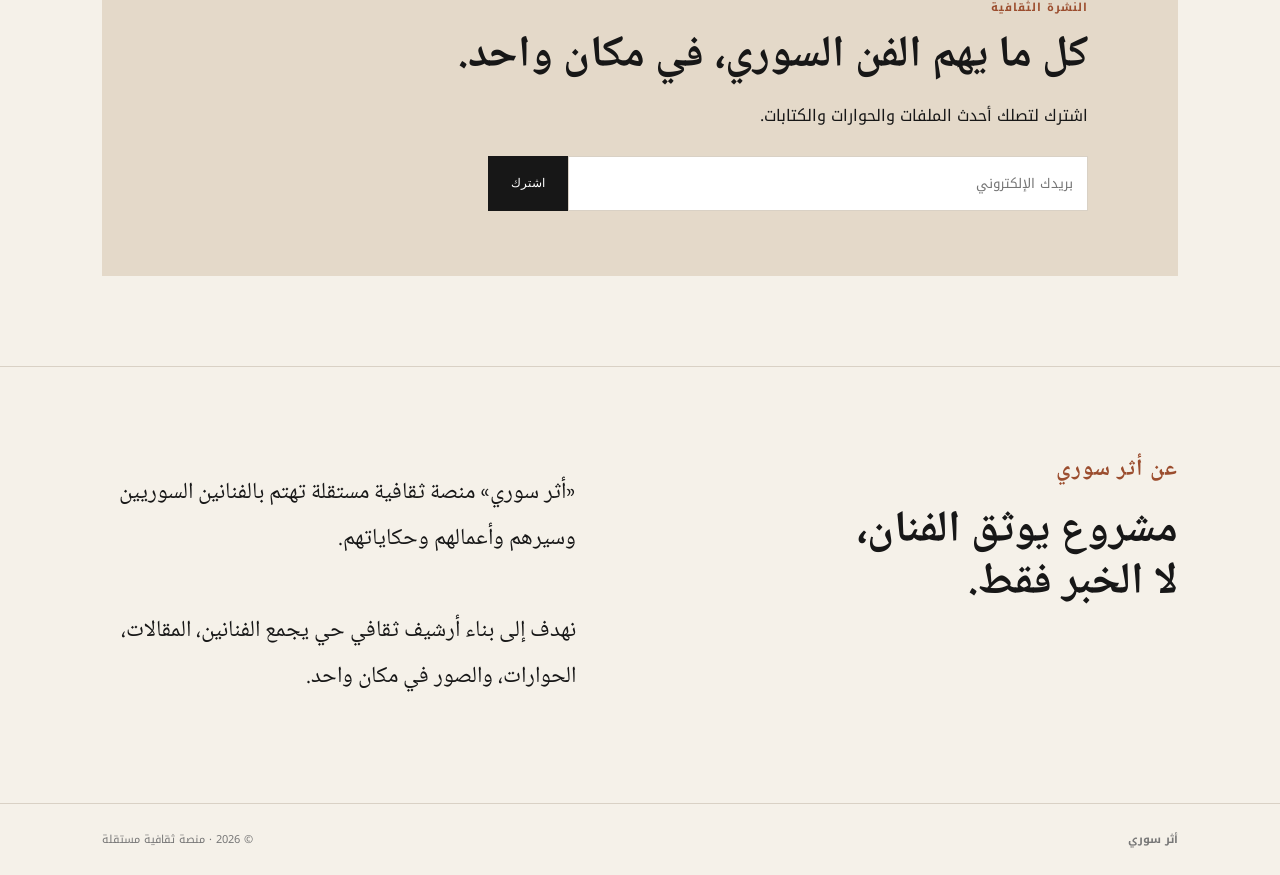
==== commit 50b6462c: "Enhance index.html with author and schema metadata Added metadata and structured data for profile pa" ====
--- a/index.html
+++ b/index.html
@@ -1,6 +1,25 @@
 <!doctype html>
 <html lang="ar" dir="rtl">
 <head>
+
+<meta name="author" content="عبادة العبود">
+<meta name="keywords" content="عبادة العبود, ممثل أكاديمي, ممثل سوري, أثر سوري, المسرح السوري">
+
+<script type="application/ld+json">
+{
+  "@context": "https://schema.org",
+  "@type": "ProfilePage",
+  "name": "عبادة العبود",
+  "url": "https://atharsyria.github.io/",
+  "mainEntity": {
+    "@type": "Person",
+    "name": "عبادة العبود",
+    "jobTitle": "ممثل أكاديمي",
+    "url": "https://atharsyria.github.io/"
+  }
+}
+</script>
+
 <meta charset="utf-8">
 <meta name="viewport" content="width=device-width,initial-scale=1">
 
@@ -380,3 +399,4 @@
 </html>
 
 
+
--- a/style.css
+++ b/style.css
@@ -6,3 +6,46 @@
 .article-grid{display:grid;grid-template-columns:repeat(3,1fr);gap:20px}.article{border-top:1px solid var(--ink);padding-top:18px}.article .tag{font-size:10px;color:var(--accent)}.article h3{font-family:'Noto Naskh Arabic',serif;font-size:27px;line-height:1.45;margin:12px 0}.article p{font-size:12px;line-height:1.9;color:var(--muted)}.article .date{font-size:10px;color:#999}.interview{display:grid;grid-template-columns:80px 1fr 40px;gap:30px;border-top:1px solid var(--line);padding:28px 0;align-items:center}.interview-number{font-family:serif;font-size:32px;color:var(--accent)}.interview h3{font-family:'Noto Naskh Arabic',serif;font-size:27px;margin:0 0 5px}.interview p:not(.eyebrow){font-size:12px;color:var(--muted)}.arrow{font-size:25px}.newsletter{margin:0 8vw 90px;padding:65px 7vw;background:#e4d9c9}.newsletter h2{max-width:700px}.newsletter form{display:flex;max-width:600px;margin-top:25px}.newsletter input{flex:1;border:1px solid var(--line);padding:14px;background:#fff;font-family:inherit}.newsletter .btn{border:none}.about{padding:80px 8vw;border-top:1px solid var(--line);display:grid;grid-template-columns:1fr 1fr;gap:10vw}.about p{font-family:'Noto Naskh Arabic',serif;font-size:23px;line-height:2}footer{border-top:1px solid var(--line);padding:25px 8vw;display:flex;justify-content:space-between;font-size:11px;color:var(--muted)}
 @media(max-width:800px){.topbar{padding:0 5vw}.menu{display:block}nav{display:none}.hero{grid-template-columns:1fr;padding:65px 7vw}.hero-card{display:none}.hero h1{font-size:52px}.section{padding:65px 6vw}.artist-grid{grid-template-columns:repeat(2,1fr)}.feature{margin:0 5vw;grid-template-columns:1fr;padding:55px 7vw}.feature-mark{display:none}.feature h2{font-size:43px}.article-grid{grid-template-columns:1fr}.about{grid-template-columns:1fr;gap:20px}.newsletter{margin:0 5vw 65px}.interview{grid-template-columns:45px 1fr 20px}.interview h3{font-size:21px}footer{padding:25px 6vw}}
 @media(max-width:450px){.artist-grid{grid-template-columns:1fr}.hero h1{font-size:44px}.section h2{font-size:38px}.newsletter form{display:block}.newsletter input,.newsletter .btn{width:100%;margin-bottom:8px}}
+/* معرض صور الفنان */
+
+.gallery {
+  display: grid;
+  grid-template-columns: repeat(3, 1fr);
+  gap: 15px;
+  margin-top: 30px;
+}
+
+.gallery img {
+  width: 100%;
+  height: 220px;
+  object-fit: cover;
+  border-radius: 12px;
+  display: block;
+  transition: transform 0.3s ease;
+}
+
+.gallery img:hover {
+  transform: scale(1.03);
+}
+
+/* الصورة الشخصية */
+
+.portrait img {
+  width: 100%;
+  height: 100%;
+  object-fit: cover;
+  border-radius: inherit;
+  display: block;
+}
+
+/* مناسب لشاشة الهاتف */
+
+@media (max-width: 700px) {
+  .gallery {
+    grid-template-columns: 1fr;
+  }
+
+  .gallery img {
+    height: 280px;
+  }
+}
